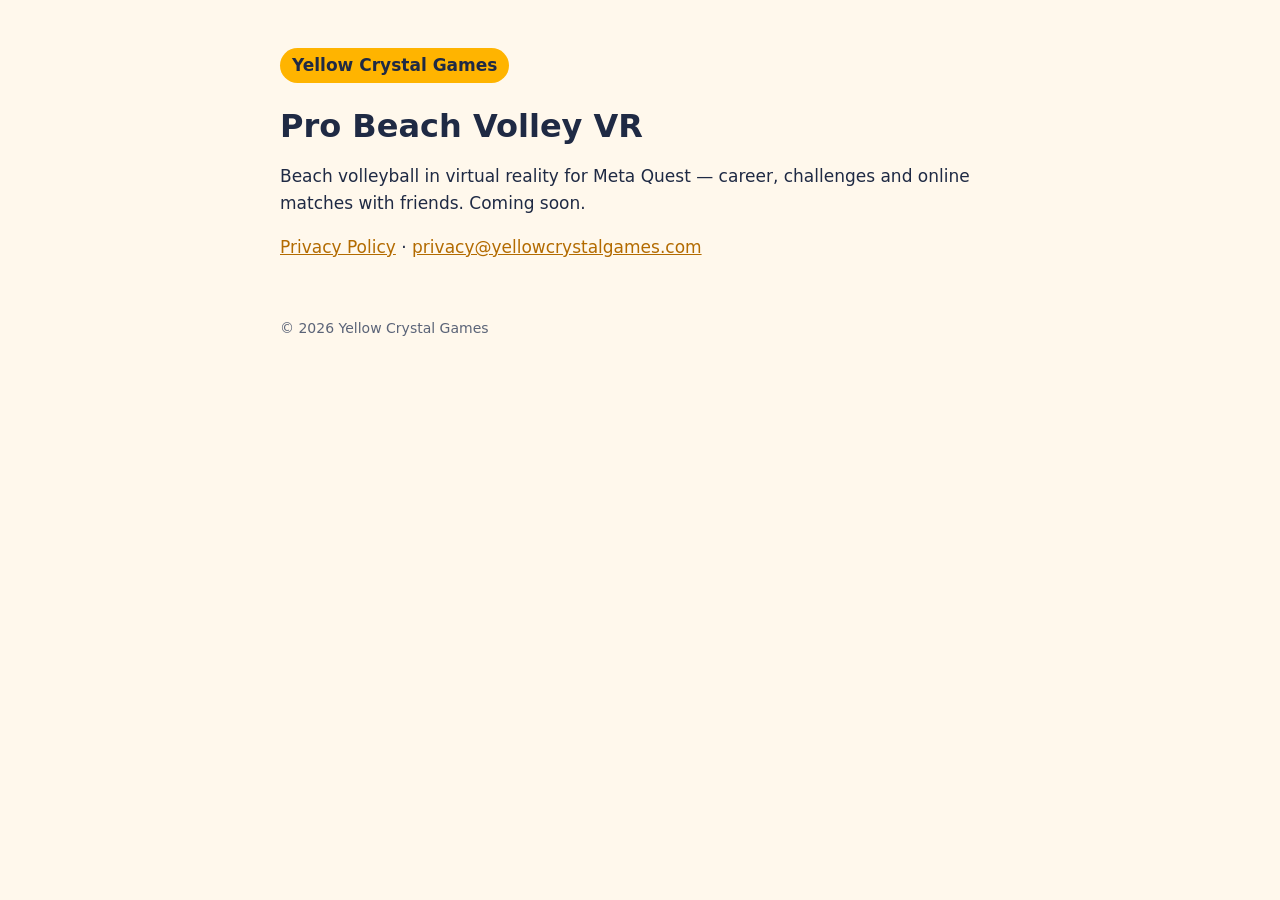
==== index.html @ 934aef76 "Site: home page and privacy policy for Pro Beach Volley VR Co-Authored-By: Claude Opus 5.5 <noreply@" ====
<!DOCTYPE html>
<html lang="en">
<head>
<meta charset="utf-8">
<meta name="viewport" content="width=device-width,initial-scale=1">
<title>Yellow Crystal Games</title>
<link rel="stylesheet" href="/style.css">
</head>
<body>
<main>
<span class="brand">Yellow Crystal Games</span>
<h1>Pro Beach Volley VR</h1>
<p>Beach volleyball in virtual reality for Meta Quest — career, challenges and online matches with friends. Coming soon.</p>
<p><a href="/privacy/">Privacy Policy</a> · <a href="mailto:privacy@yellowcrystalgames.com">privacy@yellowcrystalgames.com</a></p>
<footer>© 2026 Yellow Crystal Games</footer>
</main>
</body>
</html>
---- style.css ----
:root{--bg:#fff8ec;--ink:#1f2a44;--accent:#ffb400;--muted:#5b6478}
*{box-sizing:border-box}
body{margin:0;background:var(--bg);color:var(--ink);font:17px/1.6 system-ui,-apple-system,"Segoe UI",Roboto,sans-serif}
main{max-width:760px;margin:0 auto;padding:48px 20px 80px}
h1{font-size:2rem;line-height:1.2;margin:0 0 8px}
h2{font-size:1.25rem;margin:36px 0 8px}
a{color:#b36b00}
.muted{color:var(--muted)}
.brand{display:inline-block;background:var(--accent);color:var(--ink);font-weight:700;padding:4px 12px;border-radius:999px;margin-bottom:24px;text-decoration:none}
table{border-collapse:collapse;width:100%;font-size:15px;margin:12px 0}
th,td{border:1px solid #e6d9bf;padding:8px 10px;text-align:left;vertical-align:top}
th{background:#ffefc7}
footer{margin-top:56px;font-size:14px;color:var(--muted)}
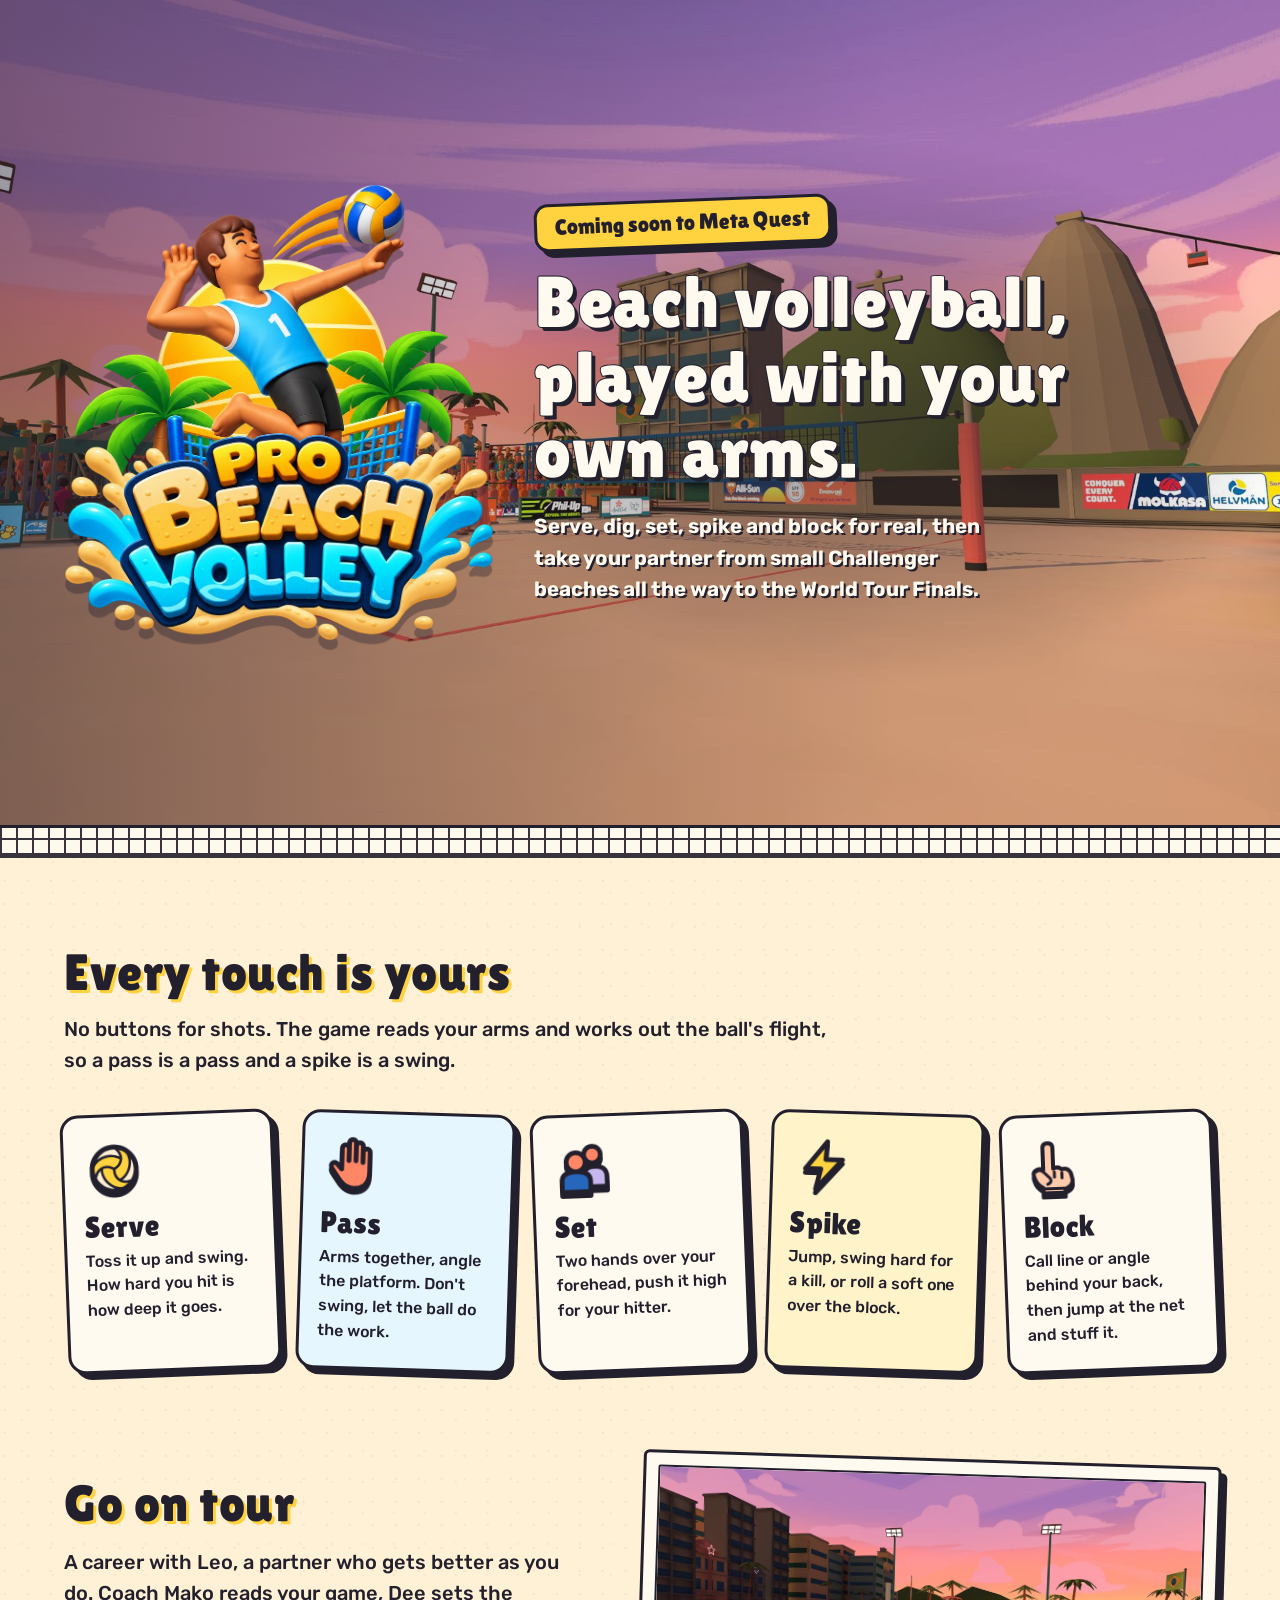
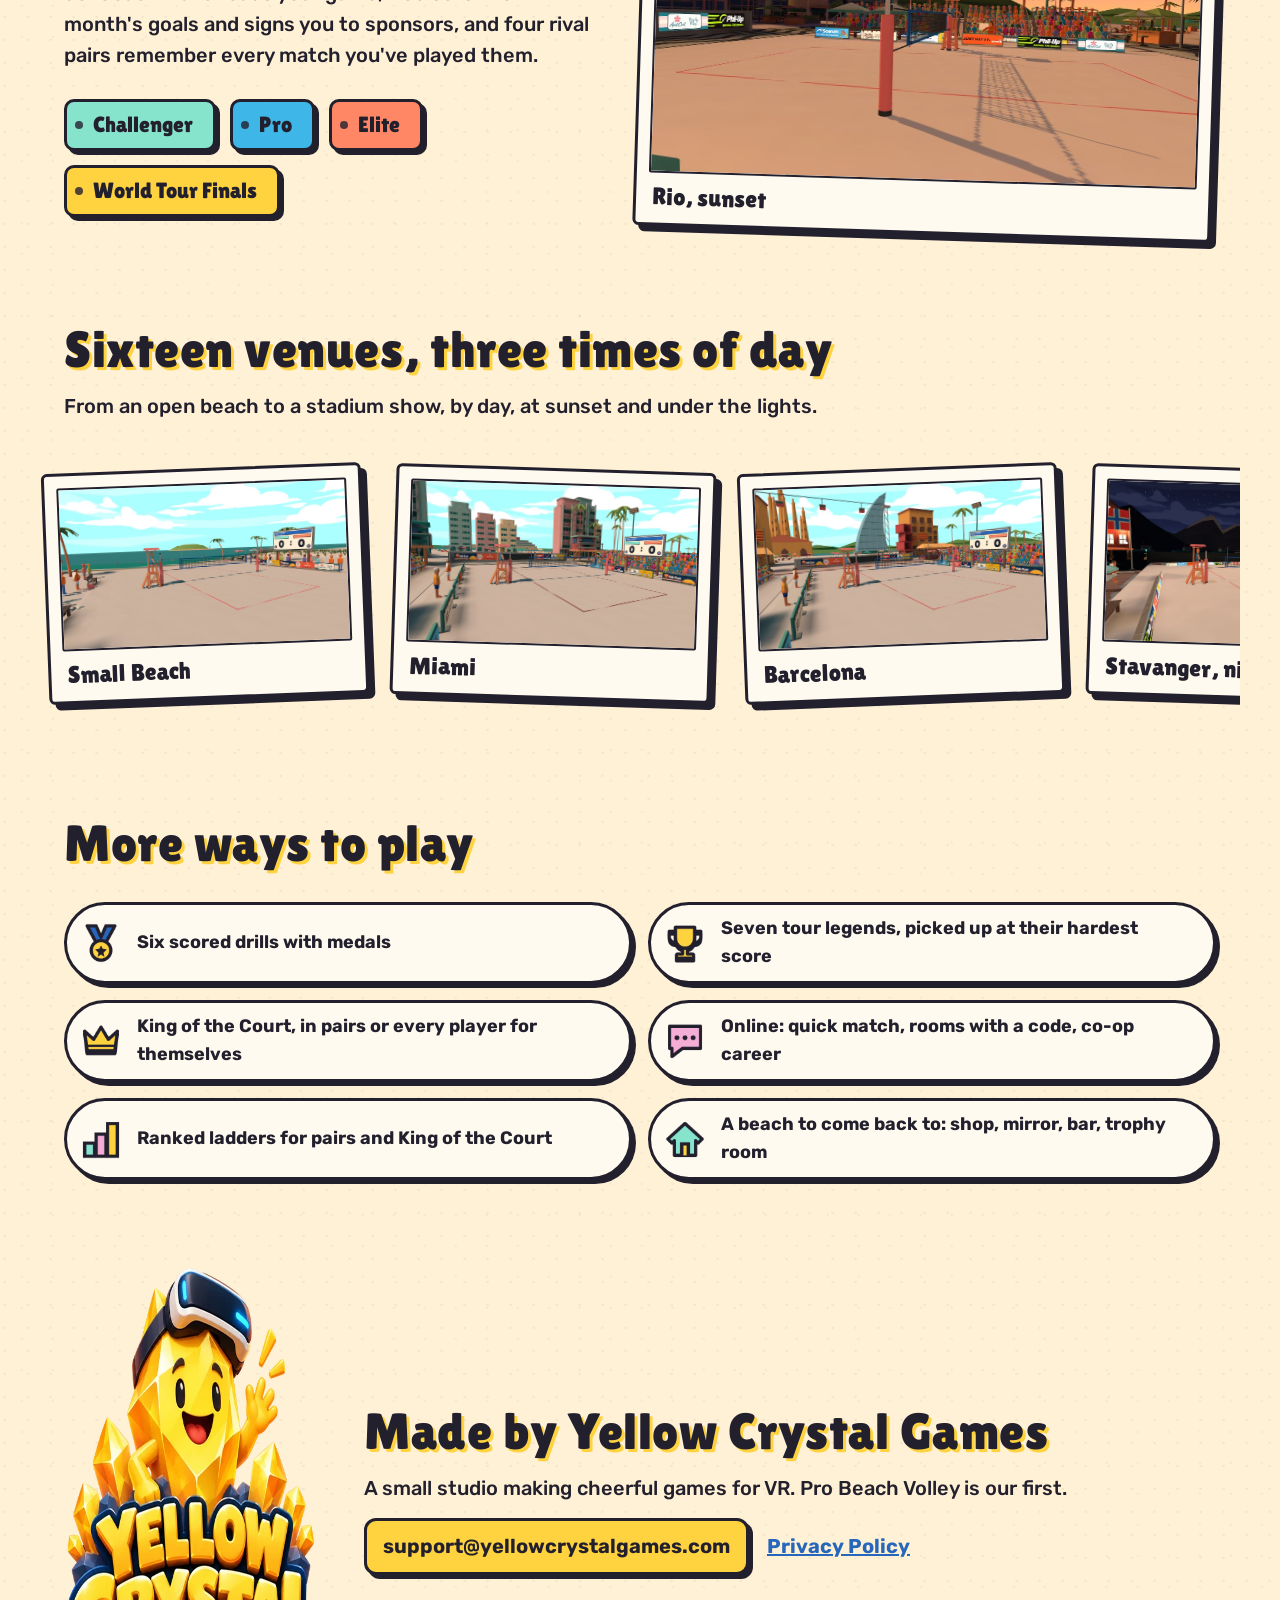
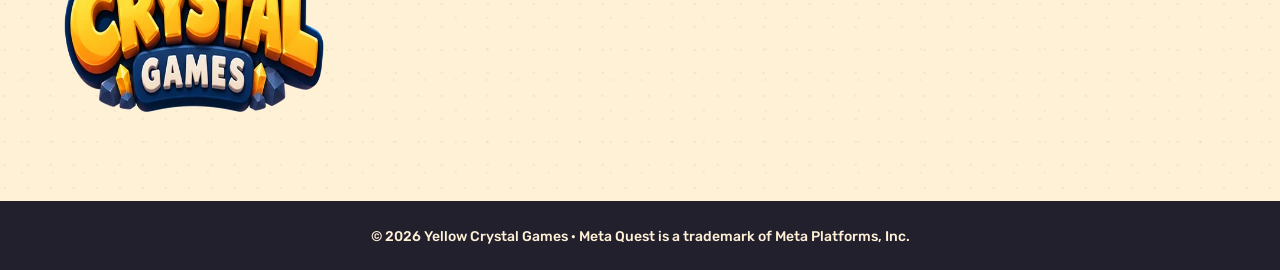
==== commit ce5bc39d: "Site: a real page for Pro Beach Volley ("VR" dropped from the title). Hero at Rio at sunset and eigh" ====
--- a/index.html
+++ b/index.html
@@ -3,16 +3,103 @@
 <head>
 <meta charset="utf-8">
 <meta name="viewport" content="width=device-width,initial-scale=1">
-<title>Yellow Crystal Games</title>
+<title>Pro Beach Volley — Yellow Crystal Games</title>
+<meta name="description" content="Pro Beach Volley: beach volleyball for Meta Quest, every touch played with your own arms. Career, drills, legends, King of the Court and online matches. Coming soon.">
+<meta property="og:title" content="Pro Beach Volley">
+<meta property="og:description" content="Beach volleyball for Meta Quest, every touch played with your own arms. Coming soon.">
+<meta property="og:image" content="https://yellowcrystalgames.com/assets/img/hero_rio_evening.jpg">
+<meta property="og:type" content="website">
+<link rel="icon" href="/favicon.png">
+<link rel="apple-touch-icon" href="/apple-touch-icon.png">
+<link rel="preload" href="/assets/fonts/LilitaOne-Regular.ttf" as="font" type="font/ttf" crossorigin>
 <link rel="stylesheet" href="/style.css">
 </head>
 <body>
+
+<header class="hero">
+  <img class="hero-bg" src="/assets/img/hero_rio_evening.jpg" alt="The Rio court at sunset, Sugarloaf and the cable car behind the stands">
+  <div class="hero-inner">
+    <img class="hero-logo" src="/assets/img/logo.webp" width="900" height="957" alt="Pro Beach Volley">
+    <div class="hero-copy">
+      <p class="sticker sticker-yellow tilt-l">Coming soon to Meta Quest</p>
+      <h1>Beach volleyball, played with your own arms.</h1>
+      <p class="lead">Serve, dig, set, spike and block for real, then take your partner from small Challenger beaches all the way to the World Tour Finals.</p>
+    </div>
+  </div>
+</header>
+
+<div class="net" aria-hidden="true"></div>
+
 <main>
-<span class="brand">Yellow Crystal Games</span>
-<h1>Pro Beach Volley VR</h1>
-<p>Beach volleyball in virtual reality for Meta Quest — career, challenges and online matches with friends. Coming soon.</p>
-<p><a href="/privacy/">Privacy Policy</a> · <a href="mailto:privacy@yellowcrystalgames.com">privacy@yellowcrystalgames.com</a></p>
-<footer>© 2026 Yellow Crystal Games</footer>
+
+<section class="touches">
+  <h2 class="title">Every touch is yours</h2>
+  <p class="intro">No buttons for shots. The game reads your arms and works out the ball's flight, so a pass is a pass and a spike is a swing.</p>
+  <ol class="cards">
+    <li class="card tilt-l"><img src="/assets/icons/ball.png" alt=""><h3>Serve</h3><p>Toss it up and swing. How hard you hit is how deep it goes.</p></li>
+    <li class="card tilt-r"><img src="/assets/icons/hand.png" alt=""><h3>Pass</h3><p>Arms together, angle the platform. Don't swing, let the ball do the work.</p></li>
+    <li class="card tilt-l"><img src="/assets/icons/group.png" alt=""><h3>Set</h3><p>Two hands over your forehead, push it high for your hitter.</p></li>
+    <li class="card tilt-r"><img src="/assets/icons/bolt.png" alt=""><h3>Spike</h3><p>Jump, swing hard for a kill, or roll a soft one over the block.</p></li>
+    <li class="card tilt-l"><img src="/assets/icons/block_line.png" alt=""><h3>Block</h3><p>Call line or angle behind your back, then jump at the net and stuff it.</p></li>
+  </ol>
+</section>
+
+<section class="tour">
+  <div class="tour-copy">
+    <h2 class="title">Go on tour</h2>
+    <p>A career with Leo, a partner who gets better as you do. Coach Mako reads your game, Dee sets the month's goals and signs you to sponsors, and four rival pairs remember every match you've played them.</p>
+    <ul class="tiers">
+      <li class="ticket t-chall">Challenger</li>
+      <li class="ticket t-pro">Pro</li>
+      <li class="ticket t-elite">Elite</li>
+      <li class="ticket t-finals">World Tour Finals</li>
+    </ul>
+  </div>
+  <figure class="photo tilt-r">
+    <img src="/assets/img/rio_evening_b.jpg" alt="Rio at sunset, seen from beside the net post">
+    <figcaption>Rio, sunset</figcaption>
+  </figure>
+</section>
+
+<section class="venues">
+  <h2 class="title">Sixteen venues, three times of day</h2>
+  <p class="intro">From an open beach to a stadium show, by day, at sunset and under the lights.</p>
+  <div class="strip">
+    <figure class="photo tilt-l"><img loading="lazy" src="/assets/img/smallbeach_day.jpg" alt="An open beach court by the sea"><figcaption>Small Beach</figcaption></figure>
+    <figure class="photo tilt-r"><img loading="lazy" src="/assets/img/miami_day.jpg" alt="Miami: art deco hotels behind the stands"><figcaption>Miami</figcaption></figure>
+    <figure class="photo tilt-l"><img loading="lazy" src="/assets/img/barcelona_day.jpg" alt="Barcelona: the sail hotel and the cathedral spires"><figcaption>Barcelona</figcaption></figure>
+    <figure class="photo tilt-r"><img loading="lazy" src="/assets/img/harbor_night.jpg" alt="Stavanger harbour at night"><figcaption>Stavanger, night</figcaption></figure>
+    <figure class="photo tilt-l"><img loading="lazy" src="/assets/img/gstaad_day.jpg" alt="An alpine valley court in Gstaad"><figcaption>Gstaad</figcaption></figure>
+    <figure class="photo tilt-r"><img loading="lazy" src="/assets/img/rooftop_night.jpg" alt="A rooftop arena in Tokyo at night"><figcaption>Tokyo, night</figcaption></figure>
+    <figure class="photo tilt-l"><img loading="lazy" src="/assets/img/vienna_evening.jpg" alt="Vienna at sunset, the giant wheel behind the stand"><figcaption>Vienna, sunset</figcaption></figure>
+    <figure class="photo tilt-r"><img loading="lazy" src="/assets/img/finals_night.jpg" alt="The World Tour Finals arena, lit up"><figcaption>The Finals</figcaption></figure>
+  </div>
+</section>
+
+<section class="modes">
+  <h2 class="title">More ways to play</h2>
+  <ul class="chips">
+    <li><img src="/assets/icons/medal.png" alt="">Six scored drills with medals</li>
+    <li><img src="/assets/icons/cup.png" alt="">Seven tour legends, picked up at their hardest score</li>
+    <li><img src="/assets/icons/crown.png" alt="">King of the Court, in pairs or every player for themselves</li>
+    <li><img src="/assets/icons/online.png" alt="">Online: quick match, rooms with a code, co-op career</li>
+    <li><img src="/assets/icons/rank.png" alt="">Ranked ladders for pairs and King of the Court</li>
+    <li><img src="/assets/icons/home.png" alt="">A beach to come back to: shop, mirror, bar, trophy room</li>
+  </ul>
+</section>
+
+<section class="studio">
+  <img class="studio-logo" src="/assets/img/studio_logo.webp" width="440" height="445" alt="Yellow Crystal Games">
+  <div>
+    <h2 class="title">Made by Yellow Crystal Games</h2>
+    <p>A small studio making cheerful games for VR. Pro Beach Volley is our first.</p>
+    <p class="links"><a class="button" href="mailto:support@yellowcrystalgames.com">support@yellowcrystalgames.com</a> <a href="/privacy/">Privacy Policy</a></p>
+  </div>
+</section>
+
 </main>
+
+<footer class="foot">© 2026 Yellow Crystal Games · Meta Quest is a trademark of Meta Platforms, Inc.</footer>
+
 </body>
 </html>
--- a/style.css
+++ b/style.css
@@ -1,13 +1,121 @@
-:root{--bg:#fff8ec;--ink:#1f2a44;--accent:#ffb400;--muted:#5b6478}
+/* The game's own look (Summer Pop kit): ink outlines, a solid drop shadow instead of a blur,
+   sand, sun yellow, coral, sea blue, mint. Fonts are the game's: Lilita One and Rubik (OFL, /assets/fonts). */
+@font-face{font-family:"Lilita One";src:url(/assets/fonts/LilitaOne-Regular.ttf) format("truetype");font-display:swap}
+@font-face{font-family:"Rubik";src:url(/assets/fonts/Rubik-Medium.ttf) format("truetype");font-weight:500;font-display:swap}
+@font-face{font-family:"Rubik";src:url(/assets/fonts/Rubik-Bold.ttf) format("truetype");font-weight:700;font-display:swap}
+
+:root{
+  --ink:#23202e;--sand:#fff1d6;--yellow:#ffd23f;--coral:#ff8765;
+  --blue:#2666bb;--sea:#3fb6e8;--mint:#86e3cc;--white:#fffaf0;
+  --shadow:6px 6px 0 var(--ink);--line:3px solid var(--ink);
+}
 *{box-sizing:border-box}
-body{margin:0;background:var(--bg);color:var(--ink);font:17px/1.6 system-ui,-apple-system,"Segoe UI",Roboto,sans-serif}
-main{max-width:760px;margin:0 auto;padding:48px 20px 80px}
-h1{font-size:2rem;line-height:1.2;margin:0 0 8px}
-h2{font-size:1.25rem;margin:36px 0 8px}
-a{color:#b36b00}
-.muted{color:var(--muted)}
-.brand{display:inline-block;background:var(--accent);color:var(--ink);font-weight:700;padding:4px 12px;border-radius:999px;margin-bottom:24px;text-decoration:none}
-table{border-collapse:collapse;width:100%;font-size:15px;margin:12px 0}
-th,td{border:1px solid #e6d9bf;padding:8px 10px;text-align:left;vertical-align:top}
-th{background:#ffefc7}
-footer{margin-top:56px;font-size:14px;color:var(--muted)}
+html{background:var(--sand)}
+html,body{overflow-x:clip}
+body{
+  margin:0;color:var(--ink);font:500 18px/1.55 Rubik,system-ui,sans-serif;
+  /* sand grain */
+  background:
+    radial-gradient(circle at 20% 30%,rgba(35,32,46,.05) 1px,transparent 1.5px) 0 0/23px 23px,
+    radial-gradient(circle at 70% 80%,rgba(35,32,46,.04) 1px,transparent 1.5px) 0 0/31px 31px,
+    var(--sand);
+}
+img{max-width:100%;display:block}
+a{color:var(--blue);font-weight:700}
+h1,h2,h3,.title{font-family:"Lilita One",Rubik,sans-serif;font-weight:400;letter-spacing:.01em;line-height:1.05;margin:0}
+
+/* ── hero ─────────────────────────────────────────── */
+.hero{position:relative;min-height:min(92vh,980px);overflow:hidden;display:flex;align-items:center;border-bottom:var(--line)}
+.hero-bg{position:absolute;inset:0;width:100%;height:100%;object-fit:cover;object-position:50% 30%}
+.hero::after{content:"";position:absolute;inset:0;background:linear-gradient(90deg,rgba(35,32,46,.45) 0%,rgba(35,32,46,.12) 50%,rgba(35,32,46,0) 70%)}
+.hero-inner{position:relative;z-index:1;width:min(1200px,100%);margin:0 auto;padding:48px 24px;display:grid;grid-template-columns:minmax(220px,430px) minmax(0,1fr);gap:40px;align-items:center}
+.hero-logo{width:100%;height:auto;filter:drop-shadow(0 10px 0 rgba(35,32,46,.35));animation:bob 5s ease-in-out infinite}
+.hero-copy{color:var(--white);position:relative}
+.hero-copy::before{content:"";position:absolute;inset:-60px -80px;z-index:-1;background:radial-gradient(closest-side,rgba(35,32,46,.5),rgba(35,32,46,0));pointer-events:none}
+.hero-copy h1{font-size:clamp(40px,5.6vw,76px);text-shadow:4px 4px 0 var(--ink);-webkit-text-stroke:2px var(--ink);paint-order:stroke fill;margin:18px 0 16px;max-width:12ch}
+.lead{font-size:clamp(18px,1.6vw,22px);max-width:34ch;text-shadow:2px 2px 0 var(--ink);font-weight:700}
+@keyframes bob{50%{transform:translateY(-10px) rotate(-1deg)}}
+
+.sticker{display:inline-block;margin:0;padding:10px 18px;font:400 22px/1 "Lilita One",sans-serif;border:var(--line);border-radius:14px;box-shadow:var(--shadow)}
+.sticker-yellow{background:var(--yellow);color:var(--ink)}
+.tilt-l{transform:rotate(-2.2deg)}
+.tilt-r{transform:rotate(1.8deg)}
+
+.scoreboard{position:absolute;z-index:1;right:24px;bottom:24px;background:var(--white);border:var(--line);border-radius:16px;box-shadow:var(--shadow);padding:8px 18px 4px;text-align:center}
+.scoreboard span{display:block;background:var(--blue);color:var(--white);font:700 12px/1.8 Rubik,sans-serif;border-radius:8px;padding:0 10px;letter-spacing:.06em}
+.scoreboard b{font:400 46px/1.1 "Lilita One",sans-serif}
+
+/* a strip of net between the hero and the page */
+.net{height:30px;border-bottom:var(--line);background:
+  repeating-linear-gradient(90deg,var(--ink) 0 2px,transparent 2px 16px),
+  repeating-linear-gradient(0deg,var(--ink) 0 2px,transparent 2px 15px),var(--white);opacity:.9}
+
+/* ── sections ─────────────────────────────────────── */
+main{width:min(1200px,100%);margin:0 auto;padding:0 24px}
+section{padding:88px 0 0}
+.title{font-size:clamp(34px,4vw,54px);text-shadow:3px 3px 0 var(--yellow)}
+.intro{max-width:60ch;font-size:20px;margin:14px 0 0}
+
+.cards{list-style:none;margin:36px 0 0;padding:0;display:grid;grid-template-columns:repeat(5,minmax(0,1fr));gap:22px}
+.card{background:var(--white);border:var(--line);border-radius:18px;box-shadow:var(--shadow);padding:20px 18px 22px;transition:transform .15s}
+.card:nth-child(2){background:#e5f6ff}.card:nth-child(4){background:#fff3c9}
+.card img{width:64px;height:64px}
+.card h3{font-size:30px;margin:10px 0 6px}
+.card p{margin:0;font-size:16px}
+.card:hover{transform:rotate(0) translateY(-4px)}
+
+.tour{display:grid;grid-template-columns:minmax(0,1fr) minmax(0,1.1fr);gap:48px;align-items:center}
+.tour p{font-size:20px;margin:16px 0 0}
+.tiers{list-style:none;padding:0;margin:28px 0 0;display:flex;flex-wrap:wrap;gap:14px}
+.ticket{font:400 22px/1 "Lilita One",sans-serif;padding:12px 20px 12px 26px;border:var(--line);border-radius:10px;box-shadow:4px 4px 0 var(--ink);position:relative}
+.ticket::before{content:"";position:absolute;left:8px;top:50%;width:8px;height:8px;margin-top:-4px;border-radius:50%;background:var(--ink);opacity:.8}
+.t-chall{background:var(--mint)}.t-pro{background:var(--sea)}.t-elite{background:var(--coral)}.t-finals{background:var(--yellow)}
+
+.photo{margin:0;background:var(--white);border:var(--line);border-radius:6px;box-shadow:var(--shadow);padding:12px 12px 0}
+.photo img{border:2px solid var(--ink);border-radius:2px;aspect-ratio:16/9;object-fit:cover;width:100%}
+.photo figcaption{font:400 24px/1 "Lilita One",sans-serif;padding:12px 4px 14px}
+
+.strip{margin:36px -24px 0;padding:10px 24px 30px;display:grid;grid-auto-flow:column;grid-auto-columns:minmax(320px,30%);gap:28px;overflow-x:auto;scroll-snap-type:x mandatory}
+.strip .photo{scroll-snap-align:start}
+
+.chips{list-style:none;padding:0;margin:32px 0 0;display:grid;grid-template-columns:repeat(2,minmax(0,1fr));gap:16px}
+.chips li{display:flex;align-items:center;gap:14px;background:var(--white);border:var(--line);border-radius:999px;box-shadow:4px 4px 0 var(--ink);padding:10px 22px 10px 12px;font-weight:700}
+.chips img{width:44px;height:44px;flex:none}
+
+.studio{display:grid;grid-template-columns:260px minmax(0,1fr);gap:40px;align-items:center;padding-bottom:88px}
+.studio p{font-size:20px;margin:14px 0 0}
+.links{display:flex;flex-wrap:wrap;gap:18px;align-items:center}
+.button{display:inline-block;overflow-wrap:anywhere;max-width:100%;background:var(--yellow);color:var(--ink);text-decoration:none;border:var(--line);border-radius:12px;box-shadow:4px 4px 0 var(--ink);padding:10px 16px}
+.button:active{transform:translate(4px,4px);box-shadow:none}
+
+.foot{border-top:var(--line);background:var(--ink);color:var(--sand);text-align:center;font-size:14px;padding:22px 16px}
+
+/* ── narrow screens ───────────────────────────────── */
+@media (max-width:980px){
+  .cards{grid-template-columns:repeat(2,minmax(0,1fr))}
+  .tour{grid-template-columns:minmax(0,1fr)}
+  .chips{grid-template-columns:minmax(0,1fr)}
+}
+@media (max-width:720px){
+  .hero-inner{grid-template-columns:minmax(0,1fr);padding-top:28px}
+  .hero-logo{width:min(320px,80%)}
+  .hero::after{background:linear-gradient(0deg,rgba(35,32,46,.7) 0%,rgba(35,32,46,.2) 60%)}
+  .scoreboard{display:none}
+  .cards{grid-template-columns:minmax(0,1fr)}
+  .strip{grid-auto-columns:82%}
+  .studio{grid-template-columns:minmax(0,1fr)}
+  .studio-logo{width:220px}
+  section{padding-top:64px}
+}
+@media (prefers-reduced-motion:reduce){.hero-logo{animation:none}}
+
+/* ── documents (privacy) ──────────────────────────── */
+main.doc{max-width:780px;padding:40px 24px 80px}
+main.doc h1{font-size:clamp(32px,4vw,46px);margin:18px 0 8px}
+main.doc h2{font-size:28px;margin:40px 0 8px}
+.brand{display:inline-block;background:var(--yellow);color:var(--ink);font:400 20px/1 "Lilita One",sans-serif;padding:8px 14px;border:var(--line);border-radius:12px;box-shadow:4px 4px 0 var(--ink);text-decoration:none}
+.muted{color:#6b6475}
+table{border-collapse:collapse;width:100%;font-size:15px;margin:12px 0;background:var(--white)}
+th,td{border:2px solid var(--ink);padding:8px 10px;text-align:left;vertical-align:top}
+th{background:var(--yellow)}
+main.doc footer{margin-top:56px;font-size:14px;color:#6b6475}
